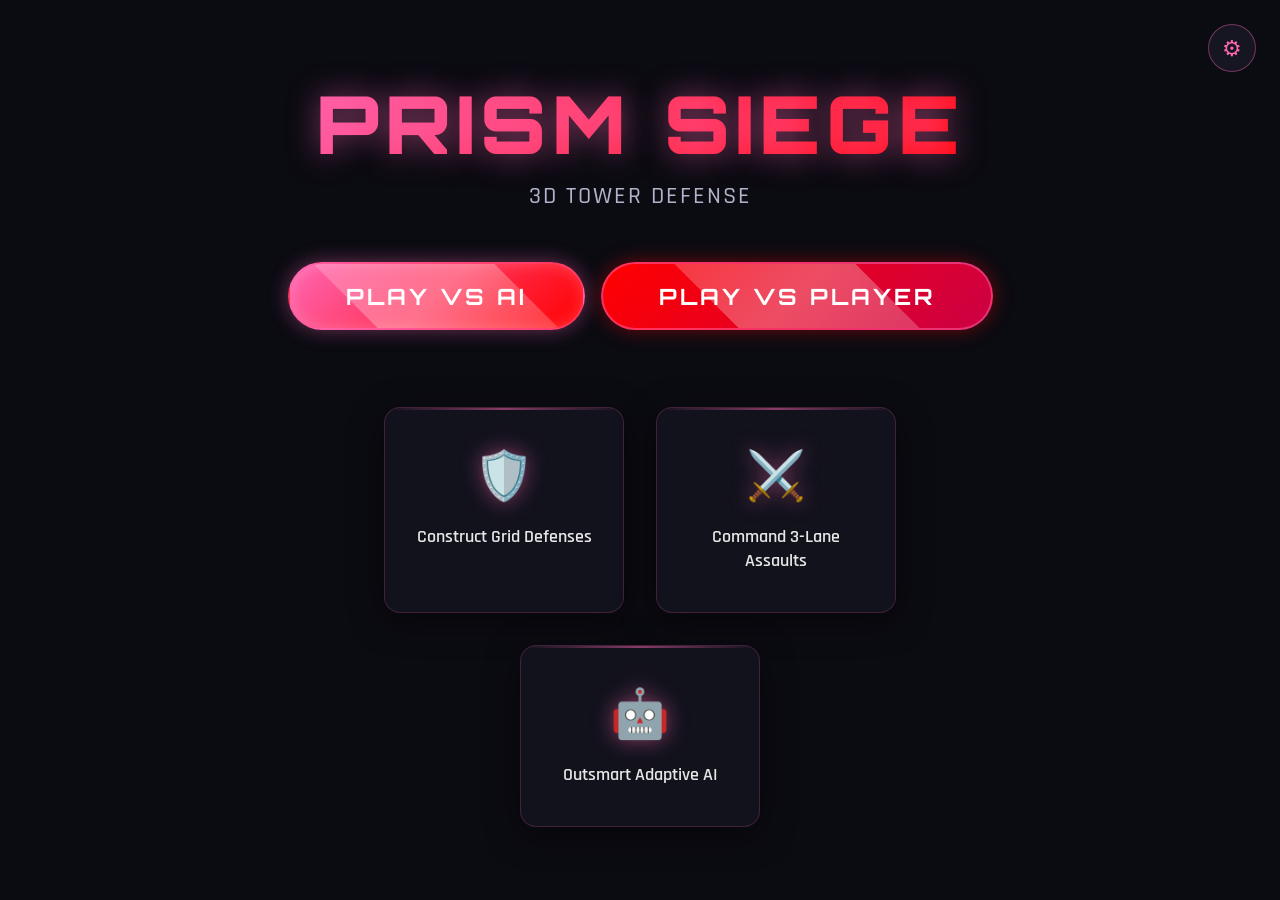
==== index.html @ f3772a72 "first commit" ====
<!DOCTYPE html>
<html lang="en">
<head>
    <meta charset="UTF-8">
    <meta name="viewport" content="width=device-width, initial-scale=1.0">
    <title>Prism Siege - 3D Tower Defense</title>
    <!-- Import Sci-Fi Fonts -->
    <link href="https://fonts.googleapis.com/css2?family=Orbitron:wght@700;900&family=Rajdhani:wght@500;600;700&display=swap" rel="stylesheet">
    
    <style>
        * { 
            box-sizing: border-box; 
            margin: 0; 
            padding: 0; 
        }

        body, html {
            min-height: 100vh;
            min-height: 100dvh;
            background-color: #0b0b12;
            font-family: 'Rajdhani', sans-serif;
            color: white;
            display: flex;
            flex-direction: column;
            align-items: center;
            justify-content: center;
            overflow-x: hidden;
            position: relative;
            padding: env(safe-area-inset-top) env(safe-area-inset-right) env(safe-area-inset-bottom) env(safe-area-inset-left);
        }

        /* Animated Neon Grid Background */
        body::before {
            content: '';
            position: absolute;
            top: 0; left: 0; right: 0; bottom: 0;
            background-image: 
                linear-gradient(rgba(255, 102, 178, 0.07) 1px, transparent 1px),
                linear-gradient(90deg, rgba(255, 102, 178, 0.07) 1px, transparent 1px);
            background-size: 40px 40px;
            z-index: -2;
            transform: perspective(500px) rotateX(60deg) translateY(-100px) scale(3);
            animation: gridMove 15s linear infinite;
        }

        /* Glowing Ambient Orbs */
        body::after {
            content: '';
            position: absolute;
            width: 600px; height: 600px;
            background: radial-gradient(circle, rgba(255,0,0,0.15) 0%, rgba(255,102,178,0.05) 40%, transparent 70%);
            top: 50%; left: 50%;
            transform: translate(-50%, -50%);
            z-index: -1;
            pointer-events: none;
        }

        @keyframes gridMove {
            0% { background-position: 0 0; }
            100% { background-position: 0 40px; }
        }

        .hero {
            text-align: center; 
            padding: 3rem 2rem;
            z-index: 1;
            max-width: 1000px;
            animation: fadeIn 1.2s ease-out;
        }

        @keyframes fadeIn {
            from { opacity: 0; transform: translateY(20px); }
            to { opacity: 1; transform: translateY(0); }
        }

        h1 {
            font-family: 'Orbitron', sans-serif;
            font-size: 5rem; 
            font-weight: 900;
            margin: 0 0 0.5rem;
            background: linear-gradient(135deg, #ff66b2, #ff0000);
            -webkit-background-clip: text; 
            -webkit-text-fill-color: transparent;
            background-clip: text;
            text-shadow: 0 0 30px rgba(255, 102, 178, 0.5);
            letter-spacing: 6px;
            text-transform: uppercase;
        }

        .subtitle { 
            color: #b3b3cc; 
            font-size: 1.5rem; 
            margin-bottom: 3.5rem; 
            letter-spacing: 2px;
            font-weight: 500;
        }

        /* Pulse glowing play button */
        .btn-play {
            display: inline-block;
            background: linear-gradient(135deg, #ff66b2, #ff0000);
            color: white; 
            text-decoration: none;
            padding: 18px 56px; 
            font-family: 'Orbitron', sans-serif;
            font-size: 1.4rem; 
            font-weight: 700;
            border-radius: 50px; 
            border: 2px solid rgba(255, 102, 178, 0.5);
            cursor: pointer;
            transition: all 0.3s cubic-bezier(0.25, 0.8, 0.25, 1);
            box-shadow: 0 0 20px rgba(255, 102, 178, 0.4), inset 0 0 15px rgba(255, 255, 255, 0.2);
            text-transform: uppercase; 
            letter-spacing: 3px;
            position: relative;
            overflow: hidden;
        }

        .btn-play::after {
            content: '';
            position: absolute;
            top: -50%; left: -50%; width: 200%; height: 200%;
            background: linear-gradient(to right, rgba(255,255,255,0) 0%, rgba(255,255,255,0.3) 50%, rgba(255,255,255,0) 100%);
            transform: rotate(45deg);
            animation: shine 3s infinite;
        }

        @keyframes shine {
            0% { left: -100%; }
            20% { left: 100%; }
            100% { left: 100%; }
        }

        .btn-play:hover {
            transform: scale(1.05) translateY(-3px);
            box-shadow: 0 10px 40px rgba(255, 0, 0, 0.6), inset 0 0 20px rgba(255, 255, 255, 0.3);
            border-color: #ffb3d9;
        }

        .btn-play:active { transform: scale(0.98); }

        /* Glassmorphism Feature Cards */
        .features {
            display: flex; 
            gap: 2rem; 
            margin-top: 5rem; 
            flex-wrap: wrap; 
            justify-content: center;
        }

        .feature { 
            text-align: center; 
            width: 240px; 
            background: rgba(30, 30, 45, 0.4);
            backdrop-filter: blur(12px);
            -webkit-backdrop-filter: blur(12px);
            border: 1px solid rgba(255, 102, 178, 0.2);
            border-radius: 16px;
            padding: 2.5rem 1.5rem;
            transition: all 0.4s ease;
            box-shadow: 0 8px 32px rgba(0, 0, 0, 0.5);
            position: relative;
            overflow: hidden;
        }

        /* Subtle glowing top border for cards */
        .feature::before {
            content: '';
            position: absolute;
            top: 0; left: 0; right: 0; height: 2px;
            background: linear-gradient(90deg, transparent, #ff66b2, transparent);
            opacity: 0.5;
        }

        .feature:hover {
            transform: translateY(-10px);
            border-color: rgba(255, 102, 178, 0.6);
            background: rgba(40, 40, 60, 0.6);
            box-shadow: 0 15px 45px rgba(255, 0, 0, 0.2);
        }

        .feature span { 
            font-size: 3rem; 
            display: block; 
            margin-bottom: 1rem; 
            filter: drop-shadow(0 0 10px rgba(255,102,178,0.5));
            transition: transform 0.3s ease;
        }

        .feature:hover span {
            transform: scale(1.1);
        }

        .feature p { 
            margin: 0; 
            color: #e6e6e6; 
            font-size: 1.1rem; 
            font-weight: 600;
            line-height: 1.4;
        }

        /* Responsive: all screen sizes */
        .hero { padding: clamp(1.5rem, 5vw, 3rem) clamp(1rem, 4vw, 2rem); max-width: min(1000px, 95vw); }
        h1 { font-size: clamp(2rem, 8vw, 5rem); letter-spacing: clamp(2px, 1.5vw, 6px); }
        .subtitle { font-size: clamp(0.95rem, 2.5vw, 1.5rem); margin-bottom: clamp(1.5rem, 4vw, 3.5rem); }
        .btn-play { padding: clamp(12px, 2.5vw, 18px) clamp(24px, 6vw, 56px); font-size: clamp(1rem, 2.5vw, 1.4rem); }
        .features { gap: clamp(1rem, 3vw, 2rem); margin-top: clamp(2rem, 6vw, 5rem); }
        .feature { width: min(240px, 100%); padding: clamp(1rem, 3vw, 2.5rem) clamp(0.75rem, 2vw, 1.5rem); }
        .feature span { font-size: clamp(2rem, 5vw, 3rem); }
        .feature p { font-size: clamp(0.9rem, 2vw, 1.1rem); }

        @media (max-width: 768px) {
            .hero > div[style] { flex-direction: column; width: 100%; }
            .hero .btn-play { width: 100%; max-width: 320px; }
        }
        @media (max-width: 480px) {
            .btn-settings { top: max(12px, env(safe-area-inset-top)); right: max(12px, env(safe-area-inset-right)); width: 44px; height: 44px; font-size: 1.2rem; }
            .settings-panel { margin: max(12px, env(safe-area-inset-top)); max-width: calc(100vw - 2rem); }
        }

        /* Settings button */
        .btn-settings {
            position: fixed; top: 24px; right: 24px;
            width: 48px; height: 48px;
            background: rgba(30, 30, 45, 0.6);
            border: 1px solid rgba(255, 102, 178, 0.4);
            border-radius: 50%;
            color: #ff66b2; font-size: 1.4rem;
            cursor: pointer; z-index: 100;
            display: flex; align-items: center; justify-content: center;
            transition: all 0.3s ease;
        }
        .btn-settings:hover {
            background: rgba(255, 102, 178, 0.2);
            box-shadow: 0 0 20px rgba(255, 102, 178, 0.4);
        }

        /* Settings panel overlay */
        .settings-overlay {
            position: fixed; inset: 0; background: rgba(0,0,0,0.75);
            backdrop-filter: blur(8px);
            display: none; align-items: center; justify-content: center;
            z-index: 200;
        }
        .settings-overlay.active { display: flex; }
        .settings-panel {
            background: rgba(25, 25, 40, 0.95);
            border: 1px solid rgba(255, 102, 178, 0.3);
            border-radius: 16px; padding: 2rem 2.5rem;
            max-width: 380px; width: 90%;
        }
        .settings-panel h2 {
            font-family: 'Orbitron', sans-serif;
            color: #ff66b2; margin-bottom: 1.5rem;
            font-size: 1.2rem; letter-spacing: 2px;
        }
        .settings-row { margin-bottom: 1rem; }
        .settings-row label { display: block; color: #b3b3cc; font-size: 0.9rem; margin-bottom: 0.6rem; }
        .settings-btns {
            display: flex; gap: 10px;
        }
        .settings-btns button {
            flex: 1; padding: 12px; font-family: 'Rajdhani', sans-serif; font-weight: 600;
            background: rgba(40,40,60,0.8); border: 1px solid rgba(255,102,178,0.3);
            color: #e6e6e6; border-radius: 8px; cursor: pointer;
            transition: all 0.2s ease;
        }
        .settings-btns button:hover { border-color: #ff66b2; background: rgba(255,102,178,0.15); }
        .settings-btns button.active {
            background: rgba(255, 102, 178, 0.3);
            border-color: #ff66b2;
            color: white;
        }
    </style>
</head>
<body>
    <button class="btn-settings" id="btn-settings" title="Settings">⚙</button>
    <div class="settings-overlay" id="settings-overlay">
        <div class="settings-panel">
            <h2>Settings</h2>
            <div class="settings-row">
                <label>AI difficulty</label>
                <div class="settings-btns" id="ai-difficulty">
                    <button data-value="easy">Easy</button>
                    <button data-value="medium" class="active">Medium</button>
                    <button data-value="hard">Hard</button>
                </div>
            </div>
        </div>
    </div>
    <div class="hero">
        <h1>Prism Siege</h1>
        <p class="subtitle">3D TOWER DEFENSE</p>
        <div style="display: flex; gap: 1rem; justify-content: center; flex-wrap: wrap; margin-bottom: 2rem;">
            <a href="game-engine.html" id="link-vs-ai" class="btn-play">Play vs AI</a>
            <a href="lobby.html" id="link-vs-player" class="btn-play" style="background: linear-gradient(135deg, #ff0000, #cc0044);">Play vs Player</a>
        </div>
        
        <div class="features">
            <div class="feature">
                <span>🛡️</span>
                <p>Construct Grid Defenses</p>
            </div>
            <div class="feature">
                <span>⚔️</span>
                <p>Command 3-Lane Assaults</p>
            </div>
            <div class="feature">
                <span>🤖</span>
                <p>Outsmart Adaptive AI</p>
            </div>
        </div>
    </div>
    <script>
        const STORAGE_KEY = 'prismSiege_aiDifficulty';
        const overlay = document.getElementById('settings-overlay');
        const aiBtns = document.getElementById('ai-difficulty').querySelectorAll('button');
        const linkVsAi = document.getElementById('link-vs-ai');

        function getDifficulty() { return localStorage.getItem(STORAGE_KEY) || 'medium'; }
        function setDifficulty(v) {
            localStorage.setItem(STORAGE_KEY, v);
            aiBtns.forEach(b => { b.classList.toggle('active', b.dataset.value === v); });
            linkVsAi.href = 'game-engine.html?ai=' + v;
        }

        document.getElementById('btn-settings').addEventListener('click', () => overlay.classList.add('active'));
        overlay.addEventListener('click', (e) => { if (e.target === overlay) overlay.classList.remove('active'); });
        aiBtns.forEach(b => b.addEventListener('click', () => setDifficulty(b.dataset.value)));

        setDifficulty(getDifficulty());
        document.getElementById('link-vs-player').style.boxShadow = '0 0 20px rgba(255,0,0,0.4)';
    </script>
</body>
</html>
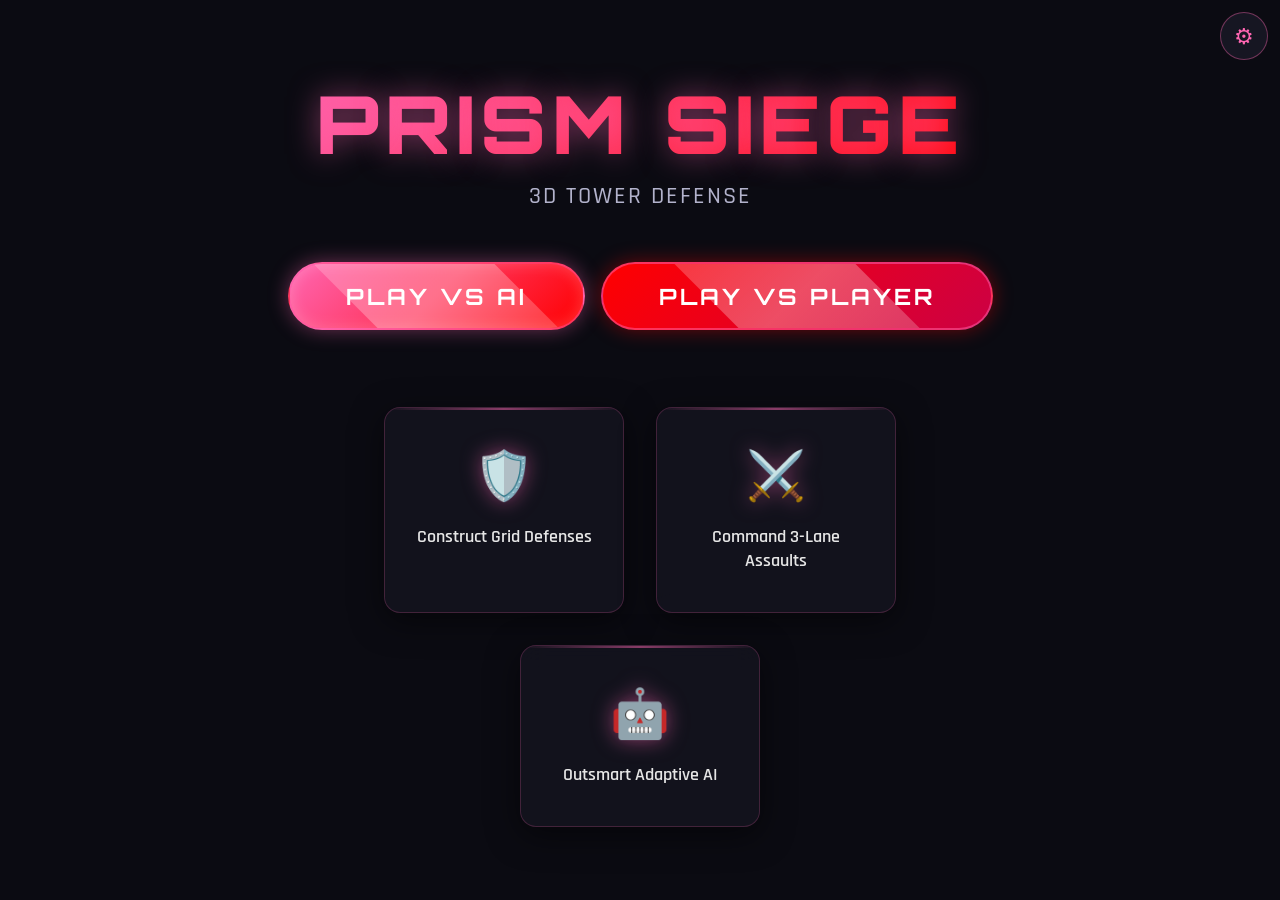
==== commit bb758176: "fixed bugs" ====
--- a/index.html
+++ b/index.html
@@ -2,7 +2,8 @@
 <html lang="en">
 <head>
     <meta charset="UTF-8">
-    <meta name="viewport" content="width=device-width, initial-scale=1.0">
+    <meta name="viewport" content="width=device-width, initial-scale=1.0, viewport-fit=cover">
+    <meta name="mobile-web-app-capable" content="yes">
     <title>Prism Siege - 3D Tower Defense</title>
     <!-- Import Sci-Fi Fonts -->
     <link href="https://fonts.googleapis.com/css2?family=Orbitron:wght@700;900&family=Rajdhani:wght@500;600;700&display=swap" rel="stylesheet">
@@ -14,9 +15,15 @@
             padding: 0; 
         }
 
+        html {
+            overflow: hidden;
+            height: 100%;
+        }
         body, html {
             min-height: 100vh;
             min-height: 100dvh;
+            -webkit-tap-highlight-color: transparent;
+            overscroll-behavior: none;
             background-color: #0b0b12;
             font-family: 'Rajdhani', sans-serif;
             color: white;
@@ -24,7 +31,7 @@
             flex-direction: column;
             align-items: center;
             justify-content: center;
-            overflow-x: hidden;
+            overflow: hidden;
             position: relative;
             padding: env(safe-area-inset-top) env(safe-area-inset-right) env(safe-area-inset-bottom) env(safe-area-inset-left);
         }
@@ -75,7 +82,7 @@
 
         h1 {
             font-family: 'Orbitron', sans-serif;
-            font-size: 5rem; 
+            font-size: clamp(2rem, 12vw, 5rem);
             font-weight: 900;
             margin: 0 0 0.5rem;
             background: linear-gradient(135deg, #ff66b2, #ff0000);
@@ -89,8 +96,8 @@
 
         .subtitle { 
             color: #b3b3cc; 
-            font-size: 1.5rem; 
-            margin-bottom: 3.5rem; 
+            font-size: clamp(1rem, 4vw, 1.5rem); 
+            margin-bottom: clamp(2rem, 6vw, 3.5rem); 
             letter-spacing: 2px;
             font-weight: 500;
         }
@@ -101,7 +108,8 @@
             background: linear-gradient(135deg, #ff66b2, #ff0000);
             color: white; 
             text-decoration: none;
-            padding: 18px 56px; 
+            padding: clamp(14px, 3vw, 18px) clamp(28px, 6vw, 56px);
+            min-height: 48px;
             font-family: 'Orbitron', sans-serif;
             font-size: 1.4rem; 
             font-weight: 700;
@@ -220,7 +228,7 @@
 
         /* Settings button */
         .btn-settings {
-            position: fixed; top: 24px; right: 24px;
+            position: fixed; top: max(12px, env(safe-area-inset-top)); right: max(12px, env(safe-area-inset-right));
             width: 48px; height: 48px;
             background: rgba(30, 30, 45, 0.6);
             border: 1px solid rgba(255, 102, 178, 0.4);
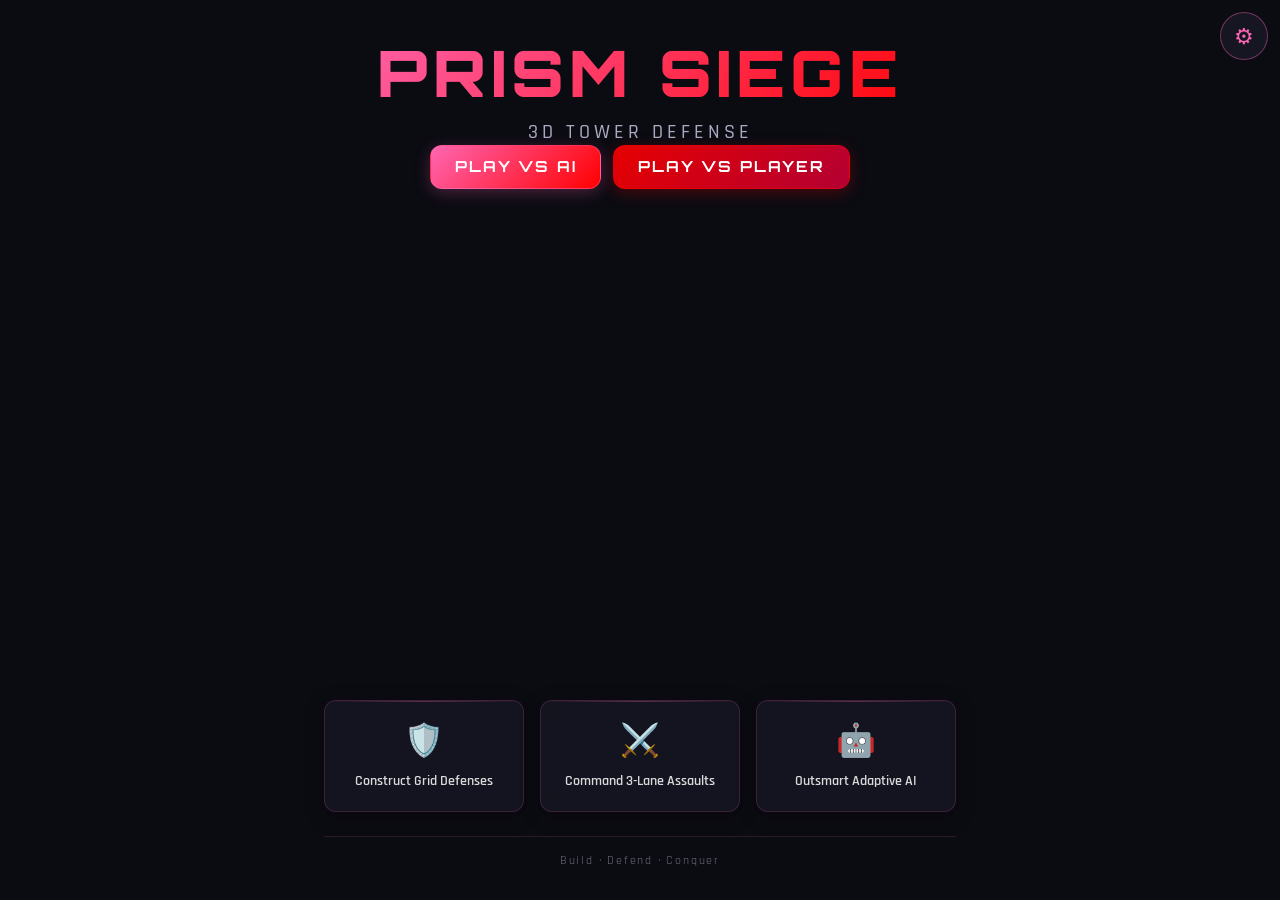
==== commit 477d9836: "fix multiplayer" ====
--- a/index.html
+++ b/index.html
@@ -68,161 +68,213 @@
         }
 
         .hero {
-            text-align: center; 
-            padding: 3rem 2rem;
+            text-align: center;
+            padding: 2rem 1.5rem;
             z-index: 1;
             max-width: 1000px;
-            animation: fadeIn 1.2s ease-out;
+            width: 100%;
+            min-height: 100vh;
+            min-height: 100dvh;
+            display: flex;
+            flex-direction: column;
+            justify-content: space-between;
+            animation: fadeIn 1s ease-out;
+        }
+        .hero-head { margin-bottom: 0; }
+        .hero-bottom { margin-top: auto; }
+        .hero-foot {
+            margin-top: 1.5rem;
+            padding-top: 1rem;
+            border-top: 1px solid rgba(255, 102, 178, 0.15);
+            color: rgba(179, 179, 204, 0.6);
+            font-size: 0.75rem;
+            letter-spacing: 0.15em;
         }
 
         @keyframes fadeIn {
-            from { opacity: 0; transform: translateY(20px); }
+            from { opacity: 0; transform: translateY(12px); }
             to { opacity: 1; transform: translateY(0); }
         }
 
         h1 {
             font-family: 'Orbitron', sans-serif;
-            font-size: clamp(2rem, 12vw, 5rem);
+            font-size: clamp(1.85rem, 9vw, 4rem);
             font-weight: 900;
-            margin: 0 0 0.5rem;
+            margin: 0 0 0.35rem;
             background: linear-gradient(135deg, #ff66b2, #ff0000);
-            -webkit-background-clip: text; 
+            -webkit-background-clip: text;
             -webkit-text-fill-color: transparent;
             background-clip: text;
-            text-shadow: 0 0 30px rgba(255, 102, 178, 0.5);
-            letter-spacing: 6px;
+            letter-spacing: 0.08em;
             text-transform: uppercase;
         }
 
-        .subtitle { 
-            color: #b3b3cc; 
-            font-size: clamp(1rem, 4vw, 1.5rem); 
-            margin-bottom: clamp(2rem, 6vw, 3.5rem); 
-            letter-spacing: 2px;
+        .subtitle {
+            color: rgba(179, 179, 204, 0.95);
+            font-size: clamp(0.9rem, 2.2vw, 1.25rem);
+            margin-bottom: 0;
+            letter-spacing: 0.2em;
             font-weight: 500;
         }
 
-        /* Pulse glowing play button */
+        .play-buttons {
+            display: flex;
+            gap: 0.75rem;
+            justify-content: center;
+            flex-wrap: wrap;
+            margin-bottom: 0;
+        }
+
         .btn-play {
-            display: inline-block;
+            display: inline-flex;
+            align-items: center;
+            justify-content: center;
             background: linear-gradient(135deg, #ff66b2, #ff0000);
-            color: white; 
+            color: white;
             text-decoration: none;
-            padding: clamp(14px, 3vw, 18px) clamp(28px, 6vw, 56px);
-            min-height: 48px;
+            padding: 0.65rem 1.5rem;
+            min-height: 44px;
             font-family: 'Orbitron', sans-serif;
-            font-size: 1.4rem; 
+            font-size: 0.95rem;
             font-weight: 700;
-            border-radius: 50px; 
-            border: 2px solid rgba(255, 102, 178, 0.5);
+            border-radius: 12px;
+            border: 1px solid rgba(255, 102, 178, 0.4);
             cursor: pointer;
-            transition: all 0.3s cubic-bezier(0.25, 0.8, 0.25, 1);
-            box-shadow: 0 0 20px rgba(255, 102, 178, 0.4), inset 0 0 15px rgba(255, 255, 255, 0.2);
-            text-transform: uppercase; 
-            letter-spacing: 3px;
+            transition: transform 0.2s ease, box-shadow 0.2s ease, border-color 0.2s ease;
+            box-shadow: 0 4px 16px rgba(255, 102, 178, 0.25);
+            text-transform: uppercase;
+            letter-spacing: 0.12em;
+        }
+
+        .btn-play:hover {
+            transform: translateY(-2px);
+            box-shadow: 0 8px 24px rgba(255, 102, 178, 0.4);
+            border-color: rgba(255, 102, 178, 0.6);
+        }
+
+        .btn-play:active { transform: translateY(0); }
+        .btn-label-short { display: none; }
+        .btn-label-long { display: inline; }
+        .btn-play-pvp { background: linear-gradient(135deg, #e60000, #b30033); border-color: rgba(255, 0, 0, 0.4); }
+        .btn-play-pvp:hover { box-shadow: 0 8px 24px rgba(255, 0, 0, 0.35); }
+
+        /* Feature cards */
+        .features {
+            display: flex;
+            gap: 1rem;
+            margin-top: 0;
+            flex-wrap: wrap;
+            justify-content: center;
+            flex-shrink: 0;
+        }
+
+        .feature {
             position: relative;
-            overflow: hidden;
-        }
-
-        .btn-play::after {
-            content: '';
-            position: absolute;
-            top: -50%; left: -50%; width: 200%; height: 200%;
-            background: linear-gradient(to right, rgba(255,255,255,0) 0%, rgba(255,255,255,0.3) 50%, rgba(255,255,255,0) 100%);
-            transform: rotate(45deg);
-            animation: shine 3s infinite;
-        }
-
-        @keyframes shine {
-            0% { left: -100%; }
-            20% { left: 100%; }
-            100% { left: 100%; }
-        }
-
-        .btn-play:hover {
-            transform: scale(1.05) translateY(-3px);
-            box-shadow: 0 10px 40px rgba(255, 0, 0, 0.6), inset 0 0 20px rgba(255, 255, 255, 0.3);
-            border-color: #ffb3d9;
-        }
-
-        .btn-play:active { transform: scale(0.98); }
-
-        /* Glassmorphism Feature Cards */
-        .features {
-            display: flex; 
-            gap: 2rem; 
-            margin-top: 5rem; 
-            flex-wrap: wrap; 
-            justify-content: center;
-        }
-
-        .feature { 
-            text-align: center; 
-            width: 240px; 
-            background: rgba(30, 30, 45, 0.4);
-            backdrop-filter: blur(12px);
-            -webkit-backdrop-filter: blur(12px);
-            border: 1px solid rgba(255, 102, 178, 0.2);
-            border-radius: 16px;
-            padding: 2.5rem 1.5rem;
-            transition: all 0.4s ease;
-            box-shadow: 0 8px 32px rgba(0, 0, 0, 0.5);
-            position: relative;
-            overflow: hidden;
-        }
-
-        /* Subtle glowing top border for cards */
+            text-align: center;
+            width: 200px;
+            background: rgba(28, 28, 42, 0.6);
+            backdrop-filter: blur(10px);
+            -webkit-backdrop-filter: blur(10px);
+            border: 1px solid rgba(255, 102, 178, 0.18);
+            border-radius: 12px;
+            padding: 1.25rem 1rem;
+            transition: border-color 0.25s ease, box-shadow 0.25s ease;
+            box-shadow: 0 4px 20px rgba(0, 0, 0, 0.3);
+        }
+
         .feature::before {
             content: '';
             position: absolute;
-            top: 0; left: 0; right: 0; height: 2px;
-            background: linear-gradient(90deg, transparent, #ff66b2, transparent);
-            opacity: 0.5;
+            top: 0; left: 0; right: 0; height: 1px;
+            background: linear-gradient(90deg, transparent, rgba(255, 102, 178, 0.5), transparent);
+            opacity: 0.6;
         }
 
         .feature:hover {
-            transform: translateY(-10px);
-            border-color: rgba(255, 102, 178, 0.6);
-            background: rgba(40, 40, 60, 0.6);
-            box-shadow: 0 15px 45px rgba(255, 0, 0, 0.2);
-        }
-
-        .feature span { 
-            font-size: 3rem; 
-            display: block; 
-            margin-bottom: 1rem; 
-            filter: drop-shadow(0 0 10px rgba(255,102,178,0.5));
-            transition: transform 0.3s ease;
-        }
-
-        .feature:hover span {
-            transform: scale(1.1);
-        }
-
-        .feature p { 
-            margin: 0; 
-            color: #e6e6e6; 
-            font-size: 1.1rem; 
+            border-color: rgba(255, 102, 178, 0.45);
+            box-shadow: 0 8px 28px rgba(255, 102, 178, 0.15);
+        }
+
+        .feature span {
+            font-size: 2rem;
+            display: block;
+            margin-bottom: 0.6rem;
+        }
+
+        .feature p {
+            margin: 0;
+            color: rgba(230, 230, 230, 0.95);
+            font-size: 0.9rem;
             font-weight: 600;
-            line-height: 1.4;
-        }
-
-        /* Responsive: all screen sizes */
-        .hero { padding: clamp(1.5rem, 5vw, 3rem) clamp(1rem, 4vw, 2rem); max-width: min(1000px, 95vw); }
-        h1 { font-size: clamp(2rem, 8vw, 5rem); letter-spacing: clamp(2px, 1.5vw, 6px); }
-        .subtitle { font-size: clamp(0.95rem, 2.5vw, 1.5rem); margin-bottom: clamp(1.5rem, 4vw, 3.5rem); }
-        .btn-play { padding: clamp(12px, 2.5vw, 18px) clamp(24px, 6vw, 56px); font-size: clamp(1rem, 2.5vw, 1.4rem); }
-        .features { gap: clamp(1rem, 3vw, 2rem); margin-top: clamp(2rem, 6vw, 5rem); }
-        .feature { width: min(240px, 100%); padding: clamp(1rem, 3vw, 2.5rem) clamp(0.75rem, 2vw, 1.5rem); }
-        .feature span { font-size: clamp(2rem, 5vw, 3rem); }
-        .feature p { font-size: clamp(0.9rem, 2vw, 1.1rem); }
+            line-height: 1.35;
+        }
 
         @media (max-width: 768px) {
-            .hero > div[style] { flex-direction: column; width: 100%; }
-            .hero .btn-play { width: 100%; max-width: 320px; }
+            body, html { justify-content: flex-start; padding-top: max(0.75rem, env(safe-area-inset-top)); overflow-y: auto; }
+            .hero {
+                padding: 1rem 0.75rem 1.5rem;
+                width: 100%;
+                max-width: 100%;
+                min-height: auto;
+                justify-content: flex-start;
+                gap: 0;
+            }
+            .hero-foot { margin-top: 1rem; padding-top: 0.75rem; font-size: 0.65rem; }
+            .hero h1 {
+                font-size: 1.6rem;
+                letter-spacing: 0.06em;
+                margin-bottom: 0.2rem;
+            }
+            .hero .subtitle {
+                font-size: 0.8rem;
+                margin-bottom: 1rem;
+                letter-spacing: 0.15em;
+            }
+            .play-buttons {
+                flex-direction: row;
+                gap: 0.5rem;
+                margin-bottom: 1rem;
+                width: 100%;
+                max-width: 100%;
+            }
+            .hero .btn-play {
+                flex: 1;
+                min-width: 0;
+                padding: 0.6rem 0.5rem;
+                font-size: 0.75rem;
+                letter-spacing: 0.08em;
+                min-height: 42px;
+            }
+            .btn-label-long { display: none; }
+            .btn-label-short { display: inline; }
+            .features {
+                margin-top: 1rem;
+                display: grid;
+                grid-template-columns: repeat(3, 1fr);
+                gap: 0.5rem;
+                width: 100%;
+                max-width: 100%;
+            }
+            .feature {
+                width: 100%;
+                min-width: 0;
+                padding: 0.65rem 0.4rem;
+            }
+            .feature::before { opacity: 0.5; }
+            .feature span { font-size: 1.4rem; margin-bottom: 0.25rem; }
+            .feature p { font-size: 0.6rem; line-height: 1.25; }
         }
         @media (max-width: 480px) {
-            .btn-settings { top: max(12px, env(safe-area-inset-top)); right: max(12px, env(safe-area-inset-right)); width: 44px; height: 44px; font-size: 1.2rem; }
+            .hero { padding: 0.75rem 0.6rem 1.25rem; }
+            .hero h1 { font-size: 1.4rem; }
+            .hero .subtitle { font-size: 0.72rem; margin-bottom: 0.85rem; }
+            .play-buttons { margin-bottom: 0.85rem; gap: 0.4rem; }
+            .hero .btn-play { font-size: 0.7rem; padding: 0.55rem 0.4rem; min-height: 40px; }
+            .features { margin-top: 0.85rem; gap: 0.4rem; }
+            .feature { padding: 0.5rem 0.35rem; }
+            .feature span { font-size: 1.2rem; }
+            .feature p { font-size: 0.55rem; }
+            .btn-settings { top: max(8px, env(safe-area-inset-top)); right: max(8px, env(safe-area-inset-right)); width: 42px; height: 42px; font-size: 1.1rem; }
             .settings-panel { margin: max(12px, env(safe-area-inset-top)); max-width: calc(100vw - 2rem); }
         }
 
@@ -297,13 +349,16 @@
         </div>
     </div>
     <div class="hero">
-        <h1>Prism Siege</h1>
-        <p class="subtitle">3D TOWER DEFENSE</p>
-        <div style="display: flex; gap: 1rem; justify-content: center; flex-wrap: wrap; margin-bottom: 2rem;">
-            <a href="game-engine.html" id="link-vs-ai" class="btn-play">Play vs AI</a>
-            <a href="lobby.html" id="link-vs-player" class="btn-play" style="background: linear-gradient(135deg, #ff0000, #cc0044);">Play vs Player</a>
+        <div class="hero-head">
+            <h1>Prism Siege</h1>
+            <p class="subtitle">3D TOWER DEFENSE</p>
+        </div>
+        <div class="play-buttons">
+            <a href="game-engine.html" id="link-vs-ai" class="btn-play"><span class="btn-label-long">Play vs AI</span><span class="btn-label-short">Vs AI</span></a>
+            <a href="lobby.html" id="link-vs-player" class="btn-play btn-play-pvp"><span class="btn-label-long">Play vs Player</span><span class="btn-label-short">Vs Player</span></a>
         </div>
         
+        <div class="hero-bottom">
         <div class="features">
             <div class="feature">
                 <span>🛡️</span>
@@ -318,6 +373,8 @@
                 <p>Outsmart Adaptive AI</p>
             </div>
         </div>
+        <p class="hero-foot">Build · Defend · Conquer</p>
+        </div>
     </div>
     <script>
         const STORAGE_KEY = 'prismSiege_aiDifficulty';
@@ -337,7 +394,7 @@
         aiBtns.forEach(b => b.addEventListener('click', () => setDifficulty(b.dataset.value)));
 
         setDifficulty(getDifficulty());
-        document.getElementById('link-vs-player').style.boxShadow = '0 0 20px rgba(255,0,0,0.4)';
+        document.getElementById('link-vs-player').style.boxShadow = '0 4px 16px rgba(255,0,0,0.25)';
     </script>
 </body>
 </html>
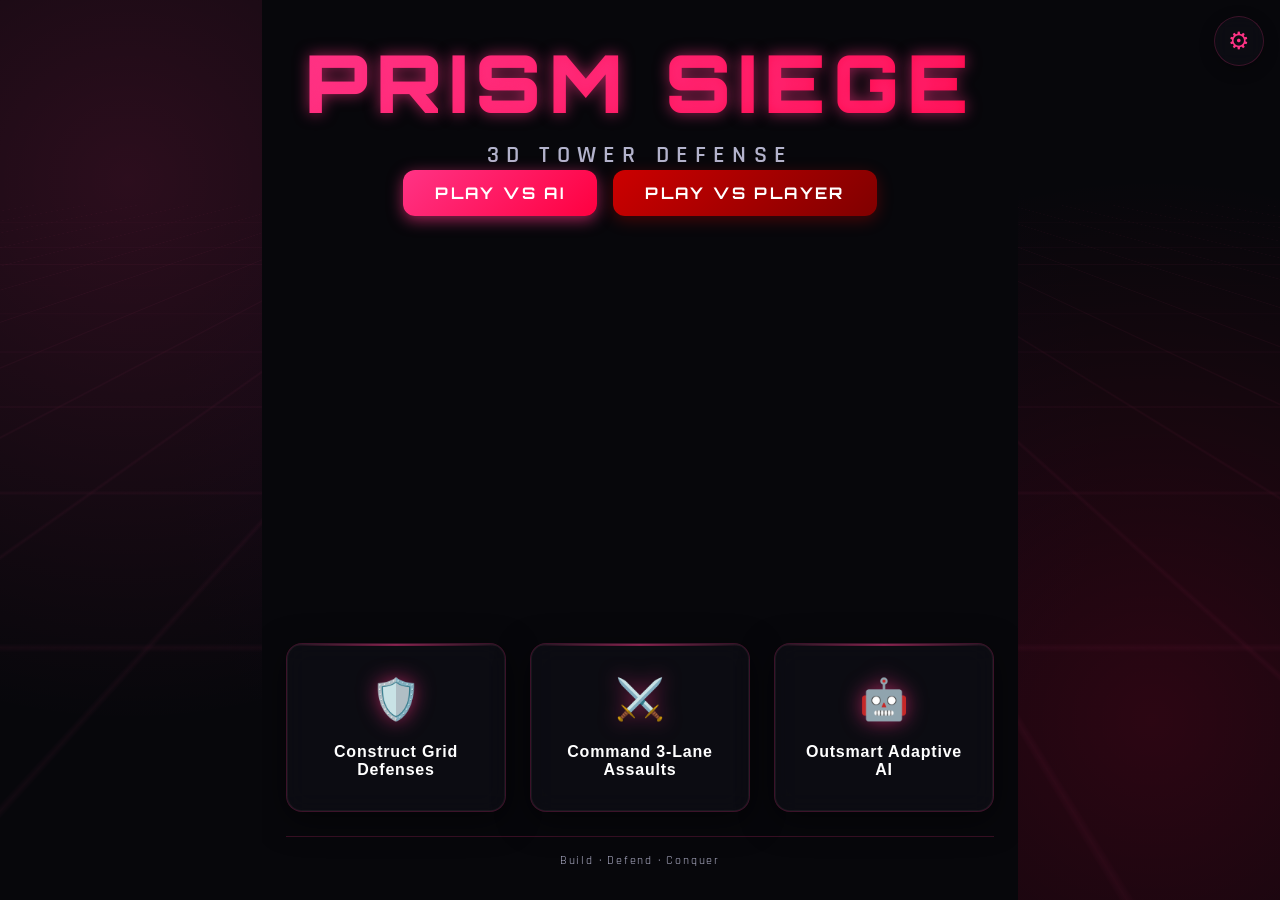
==== commit f62d84ff: "major improvement" ====
--- a/index.html
+++ b/index.html
@@ -8,372 +8,123 @@
     <!-- Import Sci-Fi Fonts -->
     <link href="https://fonts.googleapis.com/css2?family=Orbitron:wght@700;900&family=Rajdhani:wght@500;600;700&display=swap" rel="stylesheet">
     
+    <link rel="stylesheet" href="style.css">
     <style>
-        * { 
-            box-sizing: border-box; 
-            margin: 0; 
-            padding: 0; 
-        }
-
-        html {
-            overflow: hidden;
-            height: 100%;
-        }
-        body, html {
-            min-height: 100vh;
-            min-height: 100dvh;
-            -webkit-tap-highlight-color: transparent;
-            overscroll-behavior: none;
-            background-color: #0b0b12;
-            font-family: 'Rajdhani', sans-serif;
-            color: white;
-            display: flex;
-            flex-direction: column;
-            align-items: center;
-            justify-content: center;
-            overflow: hidden;
-            position: relative;
-            padding: env(safe-area-inset-top) env(safe-area-inset-right) env(safe-area-inset-bottom) env(safe-area-inset-left);
-        }
-
-        /* Animated Neon Grid Background */
-        body::before {
-            content: '';
-            position: absolute;
-            top: 0; left: 0; right: 0; bottom: 0;
-            background-image: 
-                linear-gradient(rgba(255, 102, 178, 0.07) 1px, transparent 1px),
-                linear-gradient(90deg, rgba(255, 102, 178, 0.07) 1px, transparent 1px);
-            background-size: 40px 40px;
-            z-index: -2;
-            transform: perspective(500px) rotateX(60deg) translateY(-100px) scale(3);
-            animation: gridMove 15s linear infinite;
-        }
-
-        /* Glowing Ambient Orbs */
-        body::after {
-            content: '';
-            position: absolute;
-            width: 600px; height: 600px;
-            background: radial-gradient(circle, rgba(255,0,0,0.15) 0%, rgba(255,102,178,0.05) 40%, transparent 70%);
-            top: 50%; left: 50%;
-            transform: translate(-50%, -50%);
-            z-index: -1;
-            pointer-events: none;
-        }
-
-        @keyframes gridMove {
-            0% { background-position: 0 0; }
-            100% { background-position: 0 40px; }
-        }
-
         .hero {
-            text-align: center;
-            padding: 2rem 1.5rem;
-            z-index: 1;
-            max-width: 1000px;
-            width: 100%;
-            min-height: 100vh;
-            min-height: 100dvh;
-            display: flex;
-            flex-direction: column;
-            justify-content: space-between;
-            animation: fadeIn 1s ease-out;
+            text-align: center; padding: 2rem 1.5rem; z-index: 1;
+            max-width: 1000px; width: 100%; min-height: 100vh; min-height: 100dvh;
+            display: flex; flex-direction: column; justify-content: space-between;
         }
         .hero-head { margin-bottom: 0; }
         .hero-bottom { margin-top: auto; }
         .hero-foot {
-            margin-top: 1.5rem;
-            padding-top: 1rem;
-            border-top: 1px solid rgba(255, 102, 178, 0.15);
-            color: rgba(179, 179, 204, 0.6);
-            font-size: 0.75rem;
-            letter-spacing: 0.15em;
+            margin-top: 1.5rem; padding-top: 1rem;
+            border-top: 1px solid var(--glass-border);
+            color: var(--text-muted); font-size: 0.75rem; letter-spacing: 0.15em;
         }
 
-        @keyframes fadeIn {
-            from { opacity: 0; transform: translateY(12px); }
-            to { opacity: 1; transform: translateY(0); }
-        }
+        h1 { font-size: clamp(2.5rem, 10vw, 5rem); font-weight: 900; margin: 0 0 0.5rem; }
+        .subtitle { color: var(--text-muted); font-size: clamp(1rem, 2.5vw, 1.5rem); letter-spacing: 0.3em; font-weight: 600; text-transform: uppercase; }
 
-        h1 {
-            font-family: 'Orbitron', sans-serif;
-            font-size: clamp(1.85rem, 9vw, 4rem);
-            font-weight: 900;
-            margin: 0 0 0.35rem;
-            background: linear-gradient(135deg, #ff66b2, #ff0000);
-            -webkit-background-clip: text;
-            -webkit-text-fill-color: transparent;
-            background-clip: text;
-            letter-spacing: 0.08em;
-            text-transform: uppercase;
-        }
+        .play-buttons { display: flex; gap: 1rem; justify-content: center; flex-wrap: wrap; margin-bottom: 2rem; }
 
-        .subtitle {
-            color: rgba(179, 179, 204, 0.95);
-            font-size: clamp(0.9rem, 2.2vw, 1.25rem);
-            margin-bottom: 0;
-            letter-spacing: 0.2em;
-            font-weight: 500;
-        }
-
-        .play-buttons {
-            display: flex;
-            gap: 0.75rem;
-            justify-content: center;
-            flex-wrap: wrap;
-            margin-bottom: 0;
-        }
-
-        .btn-play {
-            display: inline-flex;
-            align-items: center;
-            justify-content: center;
-            background: linear-gradient(135deg, #ff66b2, #ff0000);
-            color: white;
-            text-decoration: none;
-            padding: 0.65rem 1.5rem;
-            min-height: 44px;
-            font-family: 'Orbitron', sans-serif;
-            font-size: 0.95rem;
-            font-weight: 700;
-            border-radius: 12px;
-            border: 1px solid rgba(255, 102, 178, 0.4);
-            cursor: pointer;
-            transition: transform 0.2s ease, box-shadow 0.2s ease, border-color 0.2s ease;
-            box-shadow: 0 4px 16px rgba(255, 102, 178, 0.25);
-            text-transform: uppercase;
-            letter-spacing: 0.12em;
-        }
-
-        .btn-play:hover {
-            transform: translateY(-2px);
-            box-shadow: 0 8px 24px rgba(255, 102, 178, 0.4);
-            border-color: rgba(255, 102, 178, 0.6);
-        }
-
-        .btn-play:active { transform: translateY(0); }
         .btn-label-short { display: none; }
         .btn-label-long { display: inline; }
-        .btn-play-pvp { background: linear-gradient(135deg, #e60000, #b30033); border-color: rgba(255, 0, 0, 0.4); }
-        .btn-play-pvp:hover { box-shadow: 0 8px 24px rgba(255, 0, 0, 0.35); }
 
-        /* Feature cards */
-        .features {
-            display: flex;
-            gap: 1rem;
-            margin-top: 0;
-            flex-wrap: wrap;
-            justify-content: center;
-            flex-shrink: 0;
+        .features { display: flex; gap: 1.5rem; flex-wrap: wrap; justify-content: center; flex-shrink: 0; }
+        .feature {
+            text-align: center; width: 220px; padding: 2rem 1.5rem;
+            position: relative; overflow: hidden;
         }
+        .feature::before {
+            content: ''; position: absolute; top: 0; left: 0; right: 0; height: 2px;
+            background: linear-gradient(90deg, transparent, var(--primary-glow), transparent); opacity: 0.8;
+        }
+        .feature span { font-size: 2.5rem; display: block; margin-bottom: 1rem; filter: drop-shadow(0 0 10px var(--primary-glow)); }
+        .feature p { margin: 0; color: white; font-size: 1rem; font-weight: 700; letter-spacing: 0.05em; }
 
-        .feature {
-            position: relative;
-            text-align: center;
-            width: 200px;
-            background: rgba(28, 28, 42, 0.6);
-            backdrop-filter: blur(10px);
-            -webkit-backdrop-filter: blur(10px);
-            border: 1px solid rgba(255, 102, 178, 0.18);
-            border-radius: 12px;
-            padding: 1.25rem 1rem;
-            transition: border-color 0.25s ease, box-shadow 0.25s ease;
-            box-shadow: 0 4px 20px rgba(0, 0, 0, 0.3);
+        /* Settings CSS */
+        .btn-settings {
+            position: fixed; top: max(16px, env(safe-area-inset-top)); right: max(16px, env(safe-area-inset-right));
+            width: 50px; height: 50px; border-radius: 50%;
+            background: var(--glass-bg); border: 1px solid var(--glass-border);
+            color: var(--primary-color); font-size: 1.5rem; cursor: pointer; z-index: 100;
+            display: flex; align-items: center; justify-content: center;
+            backdrop-filter: blur(8px); transition: all 0.3s ease; box-shadow: 0 4px 15px rgba(0,0,0,0.3);
         }
+        .btn-settings:hover { background: rgba(255, 51, 133, 0.2); box-shadow: 0 0 20px var(--primary-glow); transform: rotate(45deg); }
 
-        .feature::before {
-            content: '';
-            position: absolute;
-            top: 0; left: 0; right: 0; height: 1px;
-            background: linear-gradient(90deg, transparent, rgba(255, 102, 178, 0.5), transparent);
-            opacity: 0.6;
+        .settings-overlay {
+            position: fixed; inset: 0; background: rgba(0,0,0,0.8); backdrop-filter: blur(10px);
+            display: none; align-items: center; justify-content: center; z-index: 200;
         }
+        .settings-overlay.active { display: flex; animation: fadeIn 0.3s ease; }
+        .settings-panel { padding: 2.5rem; max-width: 400px; width: 90%; }
+        .settings-panel h2 { color: var(--primary-color); margin-bottom: 1.5rem; font-size: 1.5rem; letter-spacing: 3px; text-shadow: 0 0 10px var(--primary-glow); text-align: center; }
+        .settings-row { margin-bottom: 1.5rem; }
+        .settings-row label { display: block; color: var(--text-muted); font-size: 1rem; margin-bottom: 0.8rem; text-transform: uppercase; letter-spacing: 1px; text-align: center; }
+        .settings-btns { display: flex; gap: 10px; }
+        .settings-btns button { flex: 1; padding: 12px; }
 
-        .feature:hover {
-            border-color: rgba(255, 102, 178, 0.45);
-            box-shadow: 0 8px 28px rgba(255, 102, 178, 0.15);
-        }
-
-        .feature span {
-            font-size: 2rem;
-            display: block;
-            margin-bottom: 0.6rem;
-        }
-
-        .feature p {
-            margin: 0;
-            color: rgba(230, 230, 230, 0.95);
-            font-size: 0.9rem;
-            font-weight: 600;
-            line-height: 1.35;
-        }
+        @keyframes fadeIn { from { opacity: 0; } to { opacity: 1; } }
 
         @media (max-width: 768px) {
-            body, html { justify-content: flex-start; padding-top: max(0.75rem, env(safe-area-inset-top)); overflow-y: auto; }
-            .hero {
-                padding: 1rem 0.75rem 1.5rem;
-                width: 100%;
-                max-width: 100%;
-                min-height: auto;
-                justify-content: flex-start;
-                gap: 0;
-            }
-            .hero-foot { margin-top: 1rem; padding-top: 0.75rem; font-size: 0.65rem; }
-            .hero h1 {
-                font-size: 1.6rem;
-                letter-spacing: 0.06em;
-                margin-bottom: 0.2rem;
-            }
-            .hero .subtitle {
-                font-size: 0.8rem;
-                margin-bottom: 1rem;
-                letter-spacing: 0.15em;
-            }
-            .play-buttons {
-                flex-direction: row;
-                gap: 0.5rem;
-                margin-bottom: 1rem;
-                width: 100%;
-                max-width: 100%;
-            }
-            .hero .btn-play {
-                flex: 1;
-                min-width: 0;
-                padding: 0.6rem 0.5rem;
-                font-size: 0.75rem;
-                letter-spacing: 0.08em;
-                min-height: 42px;
-            }
-            .btn-label-long { display: none; }
-            .btn-label-short { display: inline; }
-            .features {
-                margin-top: 1rem;
-                display: grid;
-                grid-template-columns: repeat(3, 1fr);
-                gap: 0.5rem;
-                width: 100%;
-                max-width: 100%;
-            }
-            .feature {
-                width: 100%;
-                min-width: 0;
-                padding: 0.65rem 0.4rem;
-            }
-            .feature::before { opacity: 0.5; }
-            .feature span { font-size: 1.4rem; margin-bottom: 0.25rem; }
-            .feature p { font-size: 0.6rem; line-height: 1.25; }
-        }
-        @media (max-width: 480px) {
-            .hero { padding: 0.75rem 0.6rem 1.25rem; }
-            .hero h1 { font-size: 1.4rem; }
-            .hero .subtitle { font-size: 0.72rem; margin-bottom: 0.85rem; }
-            .play-buttons { margin-bottom: 0.85rem; gap: 0.4rem; }
-            .hero .btn-play { font-size: 0.7rem; padding: 0.55rem 0.4rem; min-height: 40px; }
-            .features { margin-top: 0.85rem; gap: 0.4rem; }
-            .feature { padding: 0.5rem 0.35rem; }
-            .feature span { font-size: 1.2rem; }
-            .feature p { font-size: 0.55rem; }
-            .btn-settings { top: max(8px, env(safe-area-inset-top)); right: max(8px, env(safe-area-inset-right)); width: 42px; height: 42px; font-size: 1.1rem; }
-            .settings-panel { margin: max(12px, env(safe-area-inset-top)); max-width: calc(100vw - 2rem); }
-        }
-
-        /* Settings button */
-        .btn-settings {
-            position: fixed; top: max(12px, env(safe-area-inset-top)); right: max(12px, env(safe-area-inset-right));
-            width: 48px; height: 48px;
-            background: rgba(30, 30, 45, 0.6);
-            border: 1px solid rgba(255, 102, 178, 0.4);
-            border-radius: 50%;
-            color: #ff66b2; font-size: 1.4rem;
-            cursor: pointer; z-index: 100;
-            display: flex; align-items: center; justify-content: center;
-            transition: all 0.3s ease;
-        }
-        .btn-settings:hover {
-            background: rgba(255, 102, 178, 0.2);
-            box-shadow: 0 0 20px rgba(255, 102, 178, 0.4);
-        }
-
-        /* Settings panel overlay */
-        .settings-overlay {
-            position: fixed; inset: 0; background: rgba(0,0,0,0.75);
-            backdrop-filter: blur(8px);
-            display: none; align-items: center; justify-content: center;
-            z-index: 200;
-        }
-        .settings-overlay.active { display: flex; }
-        .settings-panel {
-            background: rgba(25, 25, 40, 0.95);
-            border: 1px solid rgba(255, 102, 178, 0.3);
-            border-radius: 16px; padding: 2rem 2.5rem;
-            max-width: 380px; width: 90%;
-        }
-        .settings-panel h2 {
-            font-family: 'Orbitron', sans-serif;
-            color: #ff66b2; margin-bottom: 1.5rem;
-            font-size: 1.2rem; letter-spacing: 2px;
-        }
-        .settings-row { margin-bottom: 1rem; }
-        .settings-row label { display: block; color: #b3b3cc; font-size: 0.9rem; margin-bottom: 0.6rem; }
-        .settings-btns {
-            display: flex; gap: 10px;
-        }
-        .settings-btns button {
-            flex: 1; padding: 12px; font-family: 'Rajdhani', sans-serif; font-weight: 600;
-            background: rgba(40,40,60,0.8); border: 1px solid rgba(255,102,178,0.3);
-            color: #e6e6e6; border-radius: 8px; cursor: pointer;
-            transition: all 0.2s ease;
-        }
-        .settings-btns button:hover { border-color: #ff66b2; background: rgba(255,102,178,0.15); }
-        .settings-btns button.active {
-            background: rgba(255, 102, 178, 0.3);
-            border-color: #ff66b2;
-            color: white;
+            body, html { justify-content: flex-start; padding-top: max(1rem, env(safe-area-inset-top)); overflow-y: auto; }
+            .hero { padding: 1rem 1rem 2rem; justify-content: flex-start; gap: 2rem; }
+            .hero-foot { margin-top: 2rem; }
+            h1 { font-size: 2.5rem; }
+            .subtitle { font-size: 0.9rem; }
+            .play-buttons { flex-direction: column; gap: 1rem; width: 100%; max-width: 300px; margin: 0 auto 2rem; }
+            .btn-label-long { display: inline; }
+            .btn-label-short { display: none; }
+            .features { flex-direction: column; align-items: center; gap: 1rem; width: 100%; }
+            .feature { width: 100%; max-width: 300px; padding: 1.5rem; }
         }
     </style>
 </head>
 <body>
+    <div class="bg-mesh"></div>
+    <div class="bg-grid"></div>
     <button class="btn-settings" id="btn-settings" title="Settings">⚙</button>
     <div class="settings-overlay" id="settings-overlay">
-        <div class="settings-panel">
+        <div class="settings-panel glass-panel">
             <h2>Settings</h2>
             <div class="settings-row">
                 <label>AI difficulty</label>
                 <div class="settings-btns" id="ai-difficulty">
-                    <button data-value="easy">Easy</button>
-                    <button data-value="medium" class="active">Medium</button>
-                    <button data-value="hard">Hard</button>
+                    <button data-value="easy" class="btn-glass">Easy</button>
+                    <button data-value="medium" class="btn-glass active">Medium</button>
+                    <button data-value="hard" class="btn-glass">Hard</button>
                 </div>
             </div>
         </div>
     </div>
     <div class="hero">
-        <div class="hero-head">
-            <h1>Prism Siege</h1>
+        <div class="hero-head animate-in">
+            <h1 class="text-gradient text-glow">Prism Siege</h1>
             <p class="subtitle">3D TOWER DEFENSE</p>
         </div>
-        <div class="play-buttons">
-            <a href="game-engine.html" id="link-vs-ai" class="btn-play"><span class="btn-label-long">Play vs AI</span><span class="btn-label-short">Vs AI</span></a>
-            <a href="lobby.html" id="link-vs-player" class="btn-play btn-play-pvp"><span class="btn-label-long">Play vs Player</span><span class="btn-label-short">Vs Player</span></a>
+        <div class="play-buttons animate-in delay-1">
+            <a href="game-engine.html" id="link-vs-ai" class="btn-premium"><span class="btn-label-long">Play vs AI</span><span class="btn-label-short">Vs AI</span></a>
+            <a href="lobby.html" id="link-vs-player" class="btn-premium alt"><span class="btn-label-long">Play vs Player</span><span class="btn-label-short">Vs Player</span></a>
         </div>
         
-        <div class="hero-bottom">
-        <div class="features">
-            <div class="feature">
-                <span>🛡️</span>
-                <p>Construct Grid Defenses</p>
+        <div class="hero-bottom animate-in delay-2">
+            <div class="features">
+                <div class="feature glass-panel">
+                    <span>🛡️</span>
+                    <p>Construct Grid Defenses</p>
+                </div>
+                <div class="feature glass-panel">
+                    <span>⚔️</span>
+                    <p>Command 3-Lane Assaults</p>
+                </div>
+                <div class="feature glass-panel">
+                    <span>🤖</span>
+                    <p>Outsmart Adaptive AI</p>
+                </div>
             </div>
-            <div class="feature">
-                <span>⚔️</span>
-                <p>Command 3-Lane Assaults</p>
-            </div>
-            <div class="feature">
-                <span>🤖</span>
-                <p>Outsmart Adaptive AI</p>
-            </div>
-        </div>
-        <p class="hero-foot">Build · Defend · Conquer</p>
+            <p class="hero-foot">Build · Defend · Conquer</p>
         </div>
     </div>
     <script>
--- a/style.css
+++ b/style.css
@@ -0,0 +1,204 @@
+:root {
+    --primary-color: #ff3385;
+    --primary-glow: rgba(255, 51, 133, 0.6);
+    --secondary-color: #ff0040;
+    --secondary-glow: rgba(255, 0, 64, 0.6);
+    --bg-dark: #07070b;
+    --text-main: #ffffff;
+    --text-muted: #b3b3cc;
+    --glass-bg: rgba(20, 20, 30, 0.4);
+    --glass-border: rgba(255, 51, 133, 0.2);
+    --font-heading: 'Orbitron', sans-serif;
+    --font-body: 'Rajdhani', sans-serif;
+}
+
+* {
+    box-sizing: border-box;
+    margin: 0;
+    padding: 0;
+}
+
+body, html {
+    min-height: 100vh;
+    min-height: 100dvh;
+    -webkit-tap-highlight-color: transparent;
+    overscroll-behavior: none;
+    background-color: var(--bg-dark);
+    font-family: var(--font-body);
+    color: var(--text-main);
+    display: flex;
+    flex-direction: column;
+    align-items: center;
+    justify-content: center;
+    overflow: hidden;
+    position: relative;
+    padding: env(safe-area-inset-top) env(safe-area-inset-right) env(safe-area-inset-bottom) env(safe-area-inset-left);
+}
+
+/* Premium Animated Background */
+.bg-mesh {
+    position: fixed;
+    top: 0; left: 0; right: 0; bottom: 0;
+    z-index: -3;
+    background: radial-gradient(circle at 10% 20%, rgba(255, 51, 133, 0.15) 0%, transparent 40%),
+                radial-gradient(circle at 90% 80%, rgba(255, 0, 64, 0.15) 0%, transparent 40%),
+                radial-gradient(circle at 50% 50%, rgba(50, 0, 100, 0.1) 0%, transparent 60%);
+    background-color: var(--bg-dark);
+    animation: ambientShift 20s ease-in-out infinite alternate;
+}
+
+@keyframes ambientShift {
+    0% { transform: scale(1.0); }
+    100% { transform: scale(1.1); }
+}
+
+.bg-grid {
+    position: fixed;
+    top: 0; left: 0; right: 0; bottom: 0;
+    z-index: -2;
+    background-image: 
+        linear-gradient(rgba(255, 51, 133, 0.05) 1px, transparent 1px),
+        linear-gradient(90deg, rgba(255, 51, 133, 0.05) 1px, transparent 1px);
+    background-size: 50px 50px;
+    transform: perspective(600px) rotateX(60deg) translateY(-100px) scale(3.5);
+    animation: gridMove 12s linear infinite;
+    opacity: 0.8;
+}
+
+@keyframes gridMove {
+    0% { background-position: 0 0; }
+    100% { background-position: 0 50px; }
+}
+
+/* Typography */
+h1, h2, h3 {
+    font-family: var(--font-heading);
+    letter-spacing: 0.1em;
+    text-transform: uppercase;
+    margin: 0;
+}
+
+.text-gradient {
+    background: linear-gradient(135deg, var(--primary-color), var(--secondary-color));
+    -webkit-background-clip: text;
+    -webkit-text-fill-color: transparent;
+    background-clip: text;
+    display: inline-block;
+}
+
+.text-glow {
+    text-shadow: 0 0 15px var(--primary-glow);
+}
+
+/* Glassmorphism System */
+.glass-panel {
+    background: var(--glass-bg);
+    backdrop-filter: blur(12px);
+    -webkit-backdrop-filter: blur(12px);
+    border: 1px solid var(--glass-border);
+    border-radius: 16px;
+    box-shadow: 0 8px 32px rgba(0, 0, 0, 0.5), inset 0 0 0 1px rgba(255, 255, 255, 0.05);
+    transition: all 0.3s ease;
+}
+
+.glass-panel:hover {
+    border-color: rgba(255, 51, 133, 0.4);
+    box-shadow: 0 12px 40px rgba(0, 0, 0, 0.6), 0 0 20px rgba(255, 51, 133, 0.15), inset 0 0 0 1px rgba(255, 255, 255, 0.08);
+}
+
+/* Buttons */
+.btn-premium {
+    position: relative;
+    display: inline-flex;
+    align-items: center;
+    justify-content: center;
+    background: linear-gradient(135deg, var(--primary-color), var(--secondary-color));
+    color: white;
+    text-decoration: none;
+    font-family: var(--font-heading);
+    font-size: 1rem;
+    font-weight: 700;
+    border-radius: 12px;
+    border: none;
+    cursor: pointer;
+    overflow: hidden;
+    transition: all 0.3s cubic-bezier(0.25, 0.8, 0.25, 1);
+    box-shadow: 0 4px 15px var(--primary-glow);
+    text-transform: uppercase;
+    letter-spacing: 0.15em;
+    padding: 0.8rem 2rem;
+    z-index: 1;
+}
+
+.btn-premium::before {
+    content: '';
+    position: absolute;
+    top: 0; left: -100%;
+    width: 100%; height: 100%;
+    background: linear-gradient(90deg, transparent, rgba(255,255,255,0.2), transparent);
+    transition: left 0.5s ease;
+    z-index: -1;
+}
+
+.btn-premium:hover {
+    transform: translateY(-3px);
+    box-shadow: 0 8px 25px var(--primary-glow), 0 0 10px rgba(255, 255, 255, 0.2);
+}
+
+.btn-premium:hover::before {
+    left: 100%;
+}
+
+.btn-premium:active {
+    transform: translateY(1px);
+    box-shadow: 0 2px 10px var(--primary-glow);
+}
+
+.btn-premium.alt {
+    background: linear-gradient(135deg, #cc0000, #800000);
+    box-shadow: 0 4px 15px rgba(204, 0, 0, 0.5);
+}
+.btn-premium.alt:hover {
+    box-shadow: 0 8px 25px rgba(204, 0, 0, 0.6), 0 0 10px rgba(255, 255, 255, 0.2);
+}
+
+.btn-glass {
+    background: rgba(30, 30, 45, 0.6);
+    backdrop-filter: blur(8px);
+    border: 1px solid var(--glass-border);
+    color: var(--text-main);
+    padding: 0.6rem 1.5rem;
+    border-radius: 8px;
+    font-family: var(--font-heading);
+    font-weight: 600;
+    cursor: pointer;
+    transition: all 0.2s ease;
+    text-transform: uppercase;
+    letter-spacing: 0.1em;
+}
+
+.btn-glass:hover {
+    background: rgba(255, 51, 133, 0.15);
+    border-color: var(--primary-color);
+    box-shadow: 0 0 15px var(--primary-glow);
+}
+
+.btn-glass.active {
+    background: rgba(255, 51, 133, 0.3);
+    border-color: var(--primary-color);
+    color: white;
+}
+
+/* Animations */
+@keyframes slideUpFade {
+    from { opacity: 0; transform: translateY(20px); }
+    to { opacity: 1; transform: translateY(0); }
+}
+
+.animate-in {
+    animation: slideUpFade 0.8s cubic-bezier(0.16, 1, 0.3, 1) forwards;
+}
+
+.delay-1 { animation-delay: 0.1s; }
+.delay-2 { animation-delay: 0.2s; }
+.delay-3 { animation-delay: 0.3s; }
